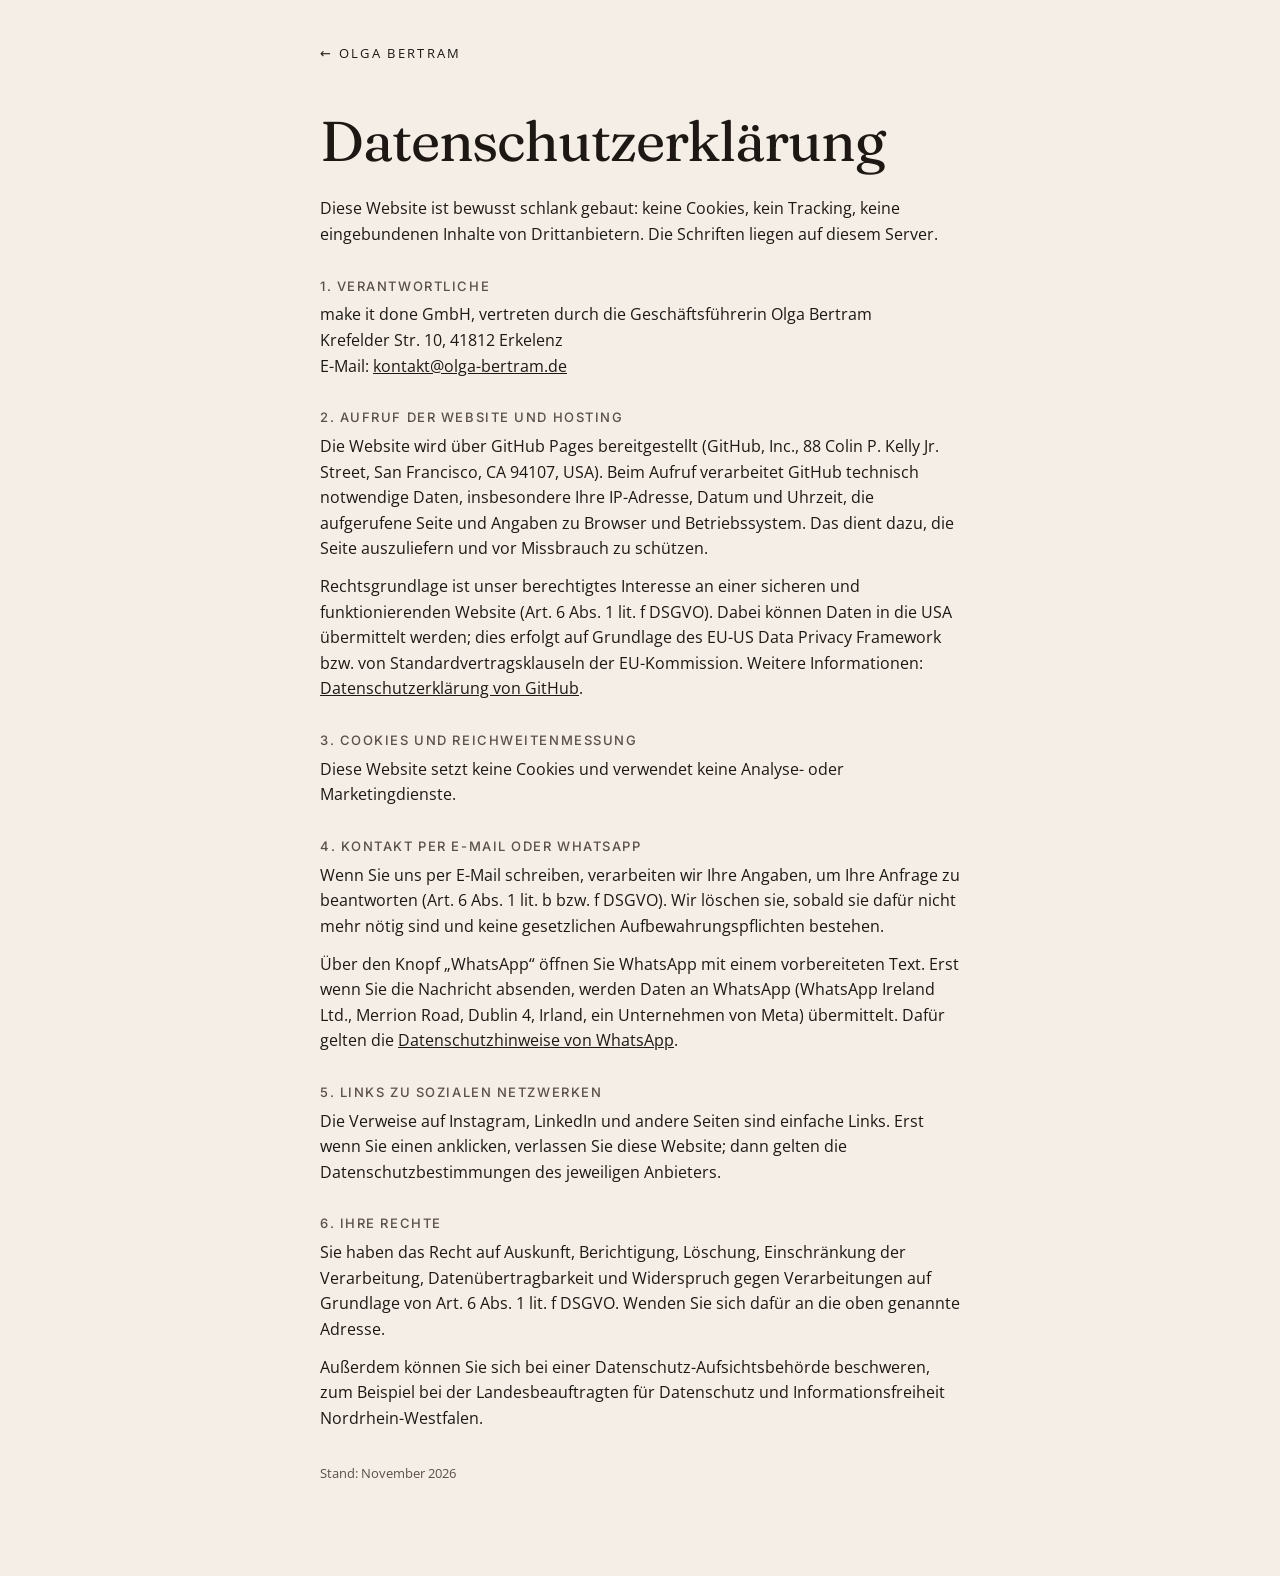
==== datenschutz.html @ 397e8a5e "Website olga-bertram.de: Startseite, Impressum, Datenschutz Co-Authored-By: Claude Opus 5.5 <noreply" ====
<!doctype html>
<html lang="de">
<head>
<meta charset="utf-8">
<meta name="viewport" content="width=device-width,initial-scale=1">
<title>Datenschutz – Olga Bertram</title>
<meta name="robots" content="noindex">
<link rel="stylesheet" href="style.css">
</head>
<body>
<main class="legal">
  <a class="back" href="/">← Olga Bertram</a>
  <h1>Datenschutzerklärung</h1>
  <p>Diese Website ist bewusst schlank gebaut: keine Cookies, kein Tracking, keine eingebundenen Inhalte von Drittanbietern. Die Schriften liegen auf diesem Server.</p>

  <h3>1. Verantwortliche</h3>
  <p>make it done GmbH, vertreten durch die Geschäftsführerin Olga Bertram<br>Krefelder Str. 10, 41812 Erkelenz<br>E-Mail: <a href="mailto:kontakt@olga-bertram.de">kontakt@olga-bertram.de</a></p>

  <h3>2. Aufruf der Website und Hosting</h3>
  <p>Die Website wird über GitHub Pages bereitgestellt (GitHub, Inc., 88 Colin P. Kelly Jr. Street, San Francisco, CA 94107, USA). Beim Aufruf verarbeitet GitHub technisch notwendige Daten, insbesondere Ihre IP-Adresse, Datum und Uhrzeit, die aufgerufene Seite und Angaben zu Browser und Betriebssystem. Das dient dazu, die Seite auszuliefern und vor Missbrauch zu schützen.</p>
  <p>Rechtsgrundlage ist unser berechtigtes Interesse an einer sicheren und funktionierenden Website (Art. 6 Abs. 1 lit. f DSGVO). Dabei können Daten in die USA übermittelt werden; dies erfolgt auf Grundlage des EU-US Data Privacy Framework bzw. von Standardvertragsklauseln der EU-Kommission. Weitere Informationen: <a href="https://docs.github.com/de/site-policy/privacy-policies/github-general-privacy-statement" target="_blank" rel="noopener">Datenschutzerklärung von GitHub</a>.</p>

  <h3>3. Cookies und Reichweitenmessung</h3>
  <p>Diese Website setzt keine Cookies und verwendet keine Analyse- oder Marketingdienste.</p>

  <h3>4. Kontakt per E-Mail oder WhatsApp</h3>
  <p>Wenn Sie uns per E-Mail schreiben, verarbeiten wir Ihre Angaben, um Ihre Anfrage zu beantworten (Art. 6 Abs. 1 lit. b bzw. f DSGVO). Wir löschen sie, sobald sie dafür nicht mehr nötig sind und keine gesetzlichen Aufbewahrungspflichten bestehen.</p>
  <p>Über den Knopf „WhatsApp“ öffnen Sie WhatsApp mit einem vorbereiteten Text. Erst wenn Sie die Nachricht absenden, werden Daten an WhatsApp (WhatsApp Ireland Ltd., Merrion Road, Dublin 4, Irland, ein Unternehmen von Meta) übermittelt. Dafür gelten die <a href="https://www.whatsapp.com/legal/privacy-policy-eea" target="_blank" rel="noopener">Datenschutzhinweise von WhatsApp</a>.</p>

  <h3>5. Links zu sozialen Netzwerken</h3>
  <p>Die Verweise auf Instagram, LinkedIn und andere Seiten sind einfache Links. Erst wenn Sie einen anklicken, verlassen Sie diese Website; dann gelten die Datenschutzbestimmungen des jeweiligen Anbieters.</p>

  <h3>6. Ihre Rechte</h3>
  <p>Sie haben das Recht auf Auskunft, Berichtigung, Löschung, Einschränkung der Verarbeitung, Datenübertragbarkeit und Widerspruch gegen Verarbeitungen auf Grundlage von Art. 6 Abs. 1 lit. f DSGVO. Wenden Sie sich dafür an die oben genannte Adresse.</p>
  <p>Außerdem können Sie sich bei einer Datenschutz-Aufsichtsbehörde beschweren, zum Beispiel bei der Landesbeauftragten für Datenschutz und Informationsfreiheit Nordrhein-Westfalen.</p>

  <p class="stand">Stand: November 2026</p>
</main>
</body>
</html>
---- style.css ----
@font-face{font-family:"Fraunces";src:url(fonts/fraunces-latin-400-normal.woff2) format("woff2");font-weight:400;font-style:normal;font-display:swap}
@font-face{font-family:"Fraunces";src:url(fonts/fraunces-latin-400-italic.woff2) format("woff2");font-weight:400;font-style:italic;font-display:swap}
@font-face{font-family:"Open Sans";src:url(fonts/open-sans-latin-300-normal.woff2) format("woff2");font-weight:300;font-display:swap}
@font-face{font-family:"Open Sans";src:url(fonts/open-sans-latin-400-normal.woff2) format("woff2");font-weight:400;font-display:swap}
@font-face{font-family:"Open Sans";src:url(fonts/open-sans-latin-600-normal.woff2) format("woff2");font-weight:600;font-display:swap}
@font-face{font-family:"Nothing You Could Do";src:url(fonts/nothing-you-could-do-latin-400-normal.woff2) format("woff2");font-weight:400;font-display:swap}
@font-face{font-family:"Inter";src:url(fonts/inter-latin-400-normal.woff2) format("woff2");font-weight:400;font-display:swap}
@font-face{font-family:"Inter";src:url(fonts/inter-latin-500-normal.woff2) format("woff2");font-weight:500;font-display:swap}
:root{--ink:#1d1814;--soft:#5b5048;--cream:#f4eee7;--accent:#8a6a4a}
*{box-sizing:border-box;margin:0}
html,body{height:100%}
body{font-family:"Open Sans",system-ui,sans-serif;color:var(--ink);background:var(--cream);-webkit-font-smoothing:antialiased}
a{color:inherit}

/* Startseite: Foto als Vollbild, Text links auf der hellen Wand */
.stage{position:relative;min-height:100svh;overflow:hidden;display:flex;flex-direction:column}
.stage picture{position:absolute;inset:0;z-index:0}
.stage img{width:100%;height:100%;object-fit:cover;object-position:100% 20%}
.stage::after{content:"";position:absolute;inset:0;z-index:1;
  background:linear-gradient(90deg,rgba(244,238,231,.55) 0%,rgba(244,238,231,.25) 40%,rgba(244,238,231,0) 60%)}
.copy,.foot{position:relative;z-index:2;padding-inline:clamp(20px,6vw,88px)}
.top{padding-top:32px;display:flex;justify-content:space-between;align-items:center;font-size:13px;letter-spacing:.18em;text-transform:uppercase;font-weight:500}
.top a{text-decoration:none}
.copy{margin:auto 0;max-width:min(980px,62vw);padding-block:56px 32px}
h1{font-family:"Fraunces",Georgia,serif;font-weight:400;font-size:clamp(44px,6.4vw,88px);line-height:.98;letter-spacing:-.02em}
h1 em{font-style:italic;color:var(--accent)}
.lead{margin-top:28px;font-size:clamp(17px,1.4vw,19px);line-height:1.55;color:var(--soft);max-width:30em}
.facts{margin-top:28px;list-style:none;padding:0;font-size:15px;line-height:1.5;color:var(--soft);border-left:1px solid rgba(29,24,20,.25);padding-left:16px}
.facts li+li{margin-top:4px}
.cta{margin-top:36px;display:flex;flex-wrap:wrap;gap:12px}
.cta a{font-size:15px;font-weight:500;text-decoration:none;padding:13px 22px;border-radius:999px;border:1px solid var(--ink)}
.cta a.main{background:var(--ink);color:var(--cream)}
.cta a:hover{background:var(--accent);border-color:var(--accent);color:#fff}
.foot{padding-bottom:28px;padding-top:18px;font-size:12.5px;color:var(--soft);display:flex;gap:18px;flex-wrap:wrap}
.foot a{text-decoration:none}
.foot a:hover{color:var(--accent)}

@media (max-width:820px){
  .stage picture{height:68svh;bottom:auto}
  .stage img{object-position:50% 0}
  .stage::after{background:linear-gradient(180deg,rgba(244,238,231,0) 0%,rgba(244,238,231,0) 38svh,rgba(244,238,231,1) 66svh)}
  .copy{margin:52svh 0 0;padding-block:0 40px}
  .top{color:var(--ink)}
}

/* Rechtstexte */
.legal{max-width:680px;margin:0 auto;padding:40px 20px 80px;line-height:1.6}
.legal .back{font-size:13px;letter-spacing:.18em;text-transform:uppercase;text-decoration:none;font-weight:500}
.legal h1{font-size:clamp(40px,6vw,56px);margin:48px 0 28px}
.legal h3{font-family:"Inter",sans-serif;font-size:13px;letter-spacing:.12em;text-transform:uppercase;color:var(--soft);margin:28px 0 6px;font-weight:500}



/* Kopf: Name im MONEYPENNY-Stil (Open Sans Light, Versalien, weit gesperrt) */
.copy h1{font-family:"Open Sans",sans-serif;font-weight:300;text-transform:uppercase;letter-spacing:.32em;font-size:clamp(30px,3.6vw,54px);line-height:1.1;margin-right:-.32em}
.brand{margin-top:14px;font-weight:600;font-size:12px;letter-spacing:.42em;text-transform:uppercase;color:var(--soft)}
.claim{margin-top:10px;font-family:"Fraunces",Georgia,serif;font-style:italic;font-size:clamp(20px,1.8vw,26px);color:var(--accent)}


/* Laufende Banner mit Etikett, halbtransparent */
.bands{margin-top:34px;display:flex;flex-direction:column;gap:8px;margin-left:calc(-1*clamp(20px,6vw,88px));width:calc(100% + clamp(20px,6vw,88px))}
.band{position:relative;display:flex;align-items:center;height:42px;background:rgba(255,255,255,.30);backdrop-filter:blur(6px);-webkit-backdrop-filter:blur(6px);
  border-top:1px solid rgba(29,24,20,.08);border-bottom:1px solid rgba(29,24,20,.08);
  -webkit-mask-image:linear-gradient(90deg,#000 85%,transparent);mask-image:linear-gradient(90deg,#000 85%,transparent)}
.lbl{position:relative;z-index:2;flex:none;width:calc(clamp(20px,6vw,88px) + 96px);padding-left:clamp(20px,6vw,88px);height:100%;display:flex;align-items:center;
  font-size:10px;font-weight:600;letter-spacing:.28em;text-transform:uppercase;color:var(--accent);background:linear-gradient(90deg,var(--cream) 80%,rgba(244,238,231,0))}
.track{display:flex;overflow:hidden;flex:1;min-width:0}
.run{display:flex;align-items:center;flex-shrink:0;animation:lauf var(--t,60s) linear infinite}
.b2 .run{--t:72s;animation-direction:reverse}.b3 .run{--t:80s}.b4 .run{--t:58s;animation-direction:reverse}
.run span{display:inline-flex;align-items:center;gap:7px;white-space:nowrap;font-size:14px;color:rgba(29,24,20,.85)}
.run i{font-style:normal;color:var(--accent);margin:0 16px;letter-spacing:-.06em}
.run a{color:inherit;text-underline-offset:3px;text-decoration-color:rgba(29,24,20,.35)}
.paw{width:15px;height:15px;fill:currentColor;opacity:.75}
@keyframes lauf{to{transform:translateX(-100%)}}
.bands:hover .run{animation-play-state:paused}
@media (prefers-reduced-motion:reduce){.run{animation:none}.run[aria-hidden]{display:none}.band{height:auto;padding:8px 0}.run{flex-wrap:wrap;flex-shrink:1;row-gap:4px}}
.brand .ig{display:inline-flex;align-items:center;gap:8px;color:inherit;text-decoration:none}
.brand .ig svg{width:15px;height:15px;color:var(--ink)}
.brand .ig:hover{color:var(--ink)}

/* Handschriftliche Bio */
.bio{margin-top:30px;max-width:34em;font-family:"Nothing You Could Do",cursive;font-weight:400;font-size:clamp(20px,1.6vw,25px);line-height:1.45;color:var(--ink);transform:rotate(-1.2deg);transform-origin:left}
.bio .sig{display:block;margin-top:6px;font-size:1.25em;color:var(--accent)}

.links{margin-top:32px;display:flex;align-items:center;gap:12px}
.links a{display:inline-flex;align-items:center;justify-content:center;height:44px;min-width:44px;border-radius:999px;border:1px solid rgba(29,24,20,.35);text-decoration:none;color:var(--ink)}
.links svg{width:19px;height:19px}
.links a.mid{padding:0 18px;font-weight:600;font-size:13.5px;letter-spacing:.02em}
.links a:hover{background:var(--ink);color:var(--cream);border-color:var(--ink)}
.claim{color:var(--accent)}
@media (max-width:820px){.copy{max-width:none}.bands{margin-right:calc(-1*clamp(20px,6vw,88px))}}
.links a.main{background:var(--ink);color:var(--cream);border-color:var(--ink)}
.links a.main:hover{background:var(--accent);border-color:var(--accent)}
.links{flex-wrap:wrap}.links a{white-space:nowrap}
.legal p{margin:0 0 12px}.legal .stand{margin-top:32px;font-size:13px;color:var(--soft)}
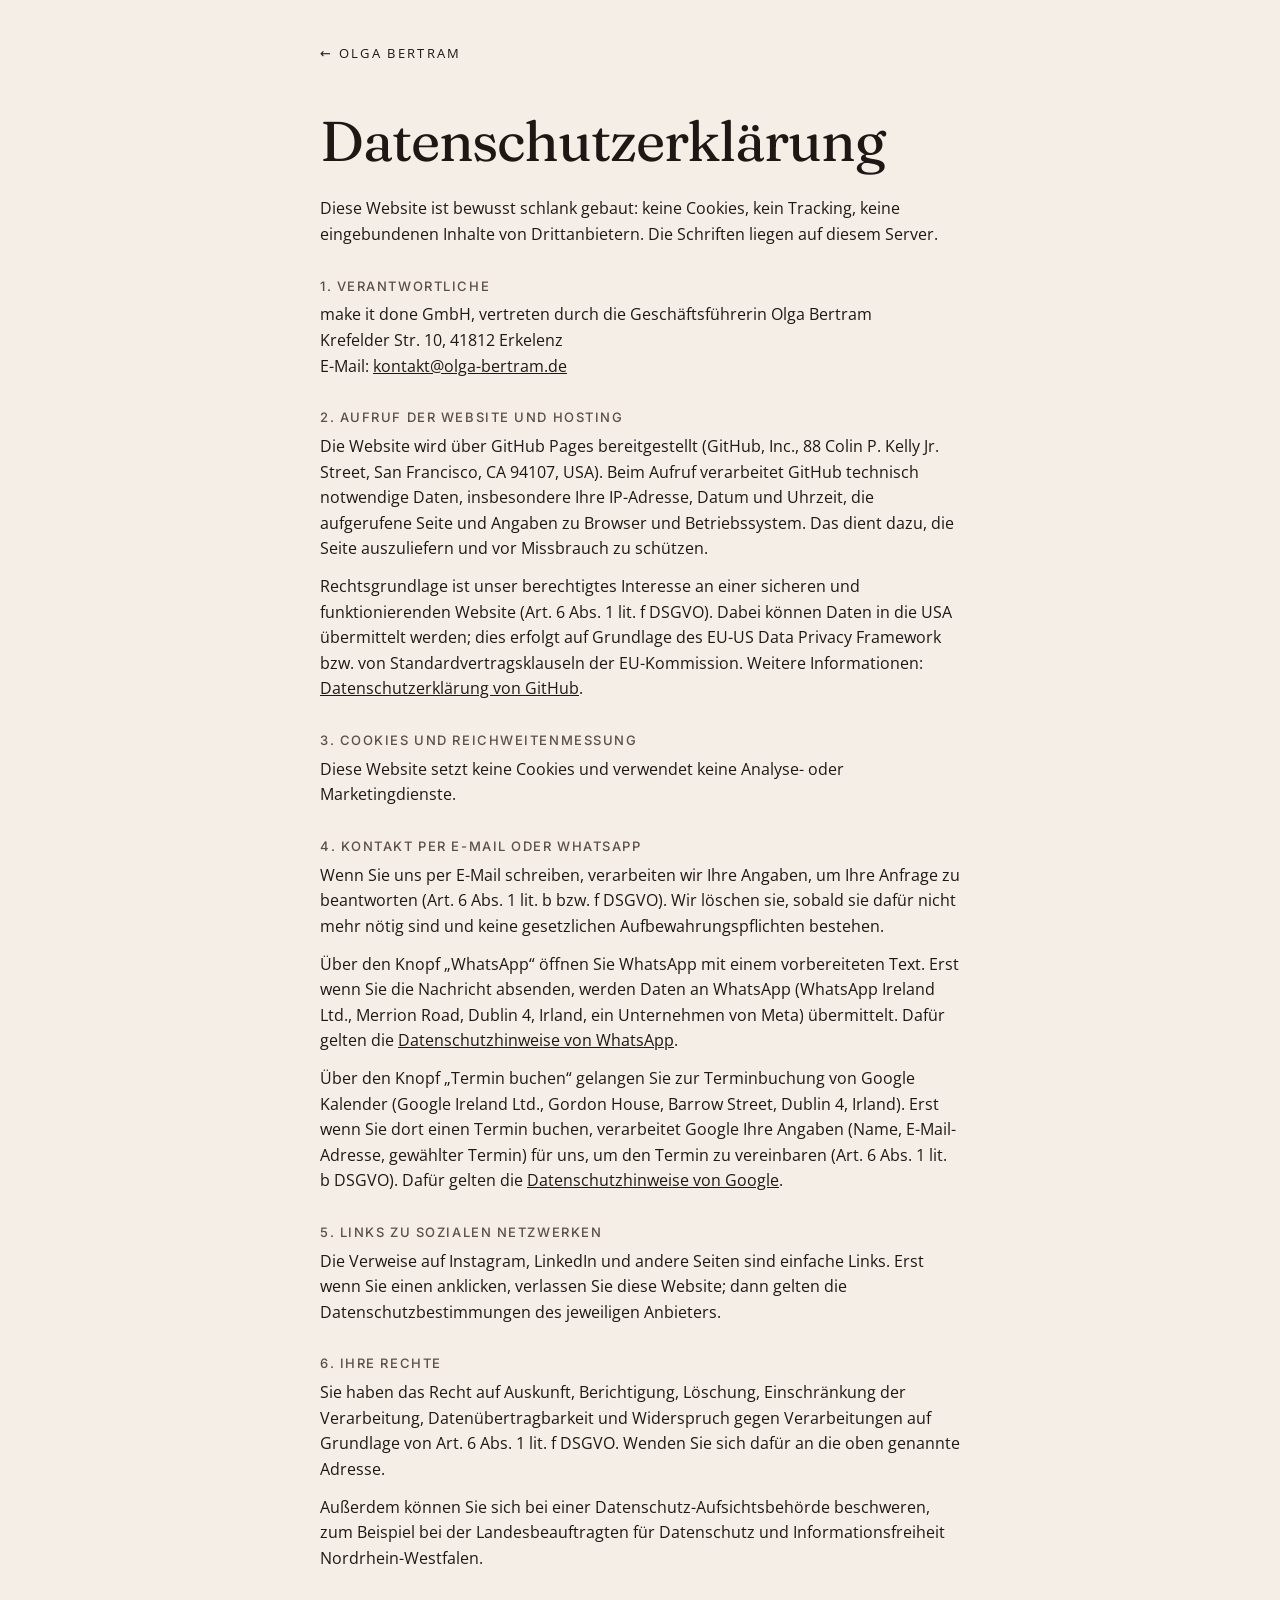
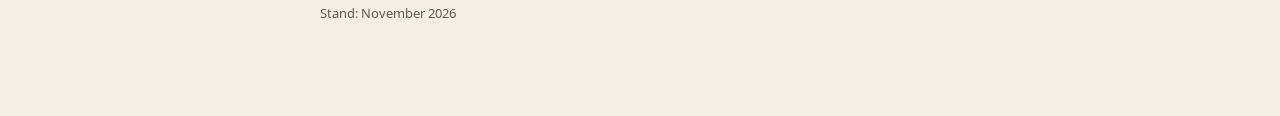
==== commit bb658016: "Knopf „Termin buchen“ und Datenschutzhinweis zur Google-Terminbuchung Co-Authored-By: Claude Opus 5." ====
--- a/datenschutz.html
+++ b/datenschutz.html
@@ -27,6 +27,8 @@
   <p>Wenn Sie uns per E-Mail schreiben, verarbeiten wir Ihre Angaben, um Ihre Anfrage zu beantworten (Art. 6 Abs. 1 lit. b bzw. f DSGVO). Wir löschen sie, sobald sie dafür nicht mehr nötig sind und keine gesetzlichen Aufbewahrungspflichten bestehen.</p>
   <p>Über den Knopf „WhatsApp“ öffnen Sie WhatsApp mit einem vorbereiteten Text. Erst wenn Sie die Nachricht absenden, werden Daten an WhatsApp (WhatsApp Ireland Ltd., Merrion Road, Dublin 4, Irland, ein Unternehmen von Meta) übermittelt. Dafür gelten die <a href="https://www.whatsapp.com/legal/privacy-policy-eea" target="_blank" rel="noopener">Datenschutzhinweise von WhatsApp</a>.</p>
 
+  <p>Über den Knopf „Termin buchen“ gelangen Sie zur Terminbuchung von Google Kalender (Google Ireland Ltd., Gordon House, Barrow Street, Dublin 4, Irland). Erst wenn Sie dort einen Termin buchen, verarbeitet Google Ihre Angaben (Name, E-Mail-Adresse, gewählter Termin) für uns, um den Termin zu vereinbaren (Art. 6 Abs. 1 lit. b DSGVO). Dafür gelten die <a href="https://policies.google.com/privacy?hl=de" target="_blank" rel="noopener">Datenschutzhinweise von Google</a>.</p>
+
   <h3>5. Links zu sozialen Netzwerken</h3>
   <p>Die Verweise auf Instagram, LinkedIn und andere Seiten sind einfache Links. Erst wenn Sie einen anklicken, verlassen Sie diese Website; dann gelten die Datenschutzbestimmungen des jeweiligen Anbieters.</p>
 
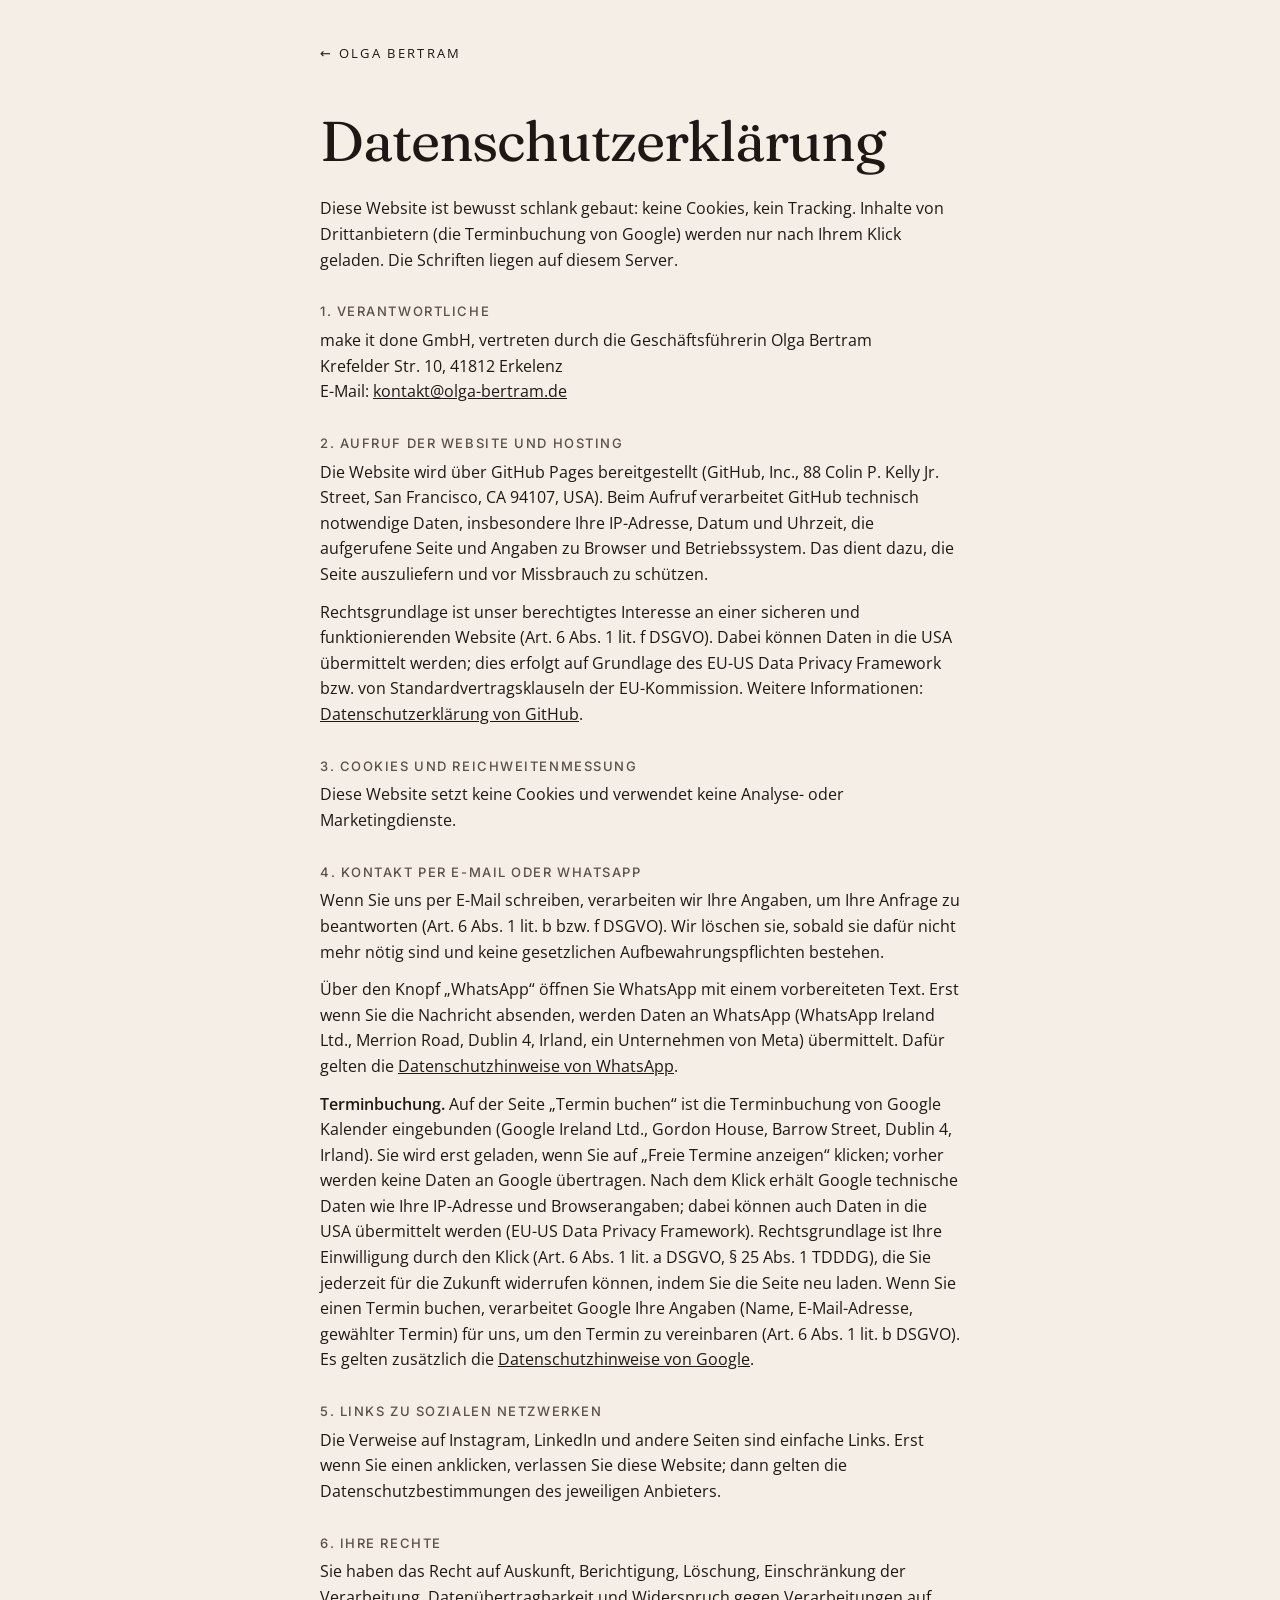
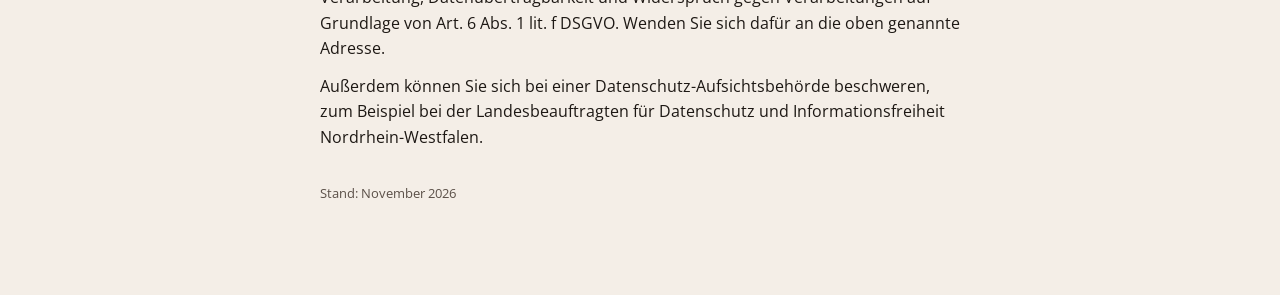
==== commit a41a70a9: "Unterseite Termin buchen mit Google-Buchung nach Klick, Hinweis auf make it done, Datenschutz ergänz" ====
--- a/datenschutz.html
+++ b/datenschutz.html
@@ -5,13 +5,17 @@
 <meta name="viewport" content="width=device-width,initial-scale=1">
 <title>Datenschutz – Olga Bertram</title>
 <meta name="robots" content="noindex">
+<link rel="icon" href="/favicon.ico" sizes="any">
+<link rel="icon" href="/favicon.svg" type="image/svg+xml">
+<link rel="apple-touch-icon" href="/apple-touch-icon.png">
+<meta name="theme-color" content="#1d1814">
 <link rel="stylesheet" href="style.css">
 </head>
 <body>
 <main class="legal">
   <a class="back" href="/">← Olga Bertram</a>
   <h1>Datenschutzerklärung</h1>
-  <p>Diese Website ist bewusst schlank gebaut: keine Cookies, kein Tracking, keine eingebundenen Inhalte von Drittanbietern. Die Schriften liegen auf diesem Server.</p>
+  <p>Diese Website ist bewusst schlank gebaut: keine Cookies, kein Tracking. Inhalte von Drittanbietern (die Terminbuchung von Google) werden nur nach Ihrem Klick geladen. Die Schriften liegen auf diesem Server.</p>
 
   <h3>1. Verantwortliche</h3>
   <p>make it done GmbH, vertreten durch die Geschäftsführerin Olga Bertram<br>Krefelder Str. 10, 41812 Erkelenz<br>E-Mail: <a href="mailto:kontakt@olga-bertram.de">kontakt@olga-bertram.de</a></p>
@@ -27,7 +31,7 @@
   <p>Wenn Sie uns per E-Mail schreiben, verarbeiten wir Ihre Angaben, um Ihre Anfrage zu beantworten (Art. 6 Abs. 1 lit. b bzw. f DSGVO). Wir löschen sie, sobald sie dafür nicht mehr nötig sind und keine gesetzlichen Aufbewahrungspflichten bestehen.</p>
   <p>Über den Knopf „WhatsApp“ öffnen Sie WhatsApp mit einem vorbereiteten Text. Erst wenn Sie die Nachricht absenden, werden Daten an WhatsApp (WhatsApp Ireland Ltd., Merrion Road, Dublin 4, Irland, ein Unternehmen von Meta) übermittelt. Dafür gelten die <a href="https://www.whatsapp.com/legal/privacy-policy-eea" target="_blank" rel="noopener">Datenschutzhinweise von WhatsApp</a>.</p>
 
-  <p>Über den Knopf „Termin buchen“ gelangen Sie zur Terminbuchung von Google Kalender (Google Ireland Ltd., Gordon House, Barrow Street, Dublin 4, Irland). Erst wenn Sie dort einen Termin buchen, verarbeitet Google Ihre Angaben (Name, E-Mail-Adresse, gewählter Termin) für uns, um den Termin zu vereinbaren (Art. 6 Abs. 1 lit. b DSGVO). Dafür gelten die <a href="https://policies.google.com/privacy?hl=de" target="_blank" rel="noopener">Datenschutzhinweise von Google</a>.</p>
+  <p><strong>Terminbuchung.</strong> Auf der Seite „Termin buchen“ ist die Terminbuchung von Google Kalender eingebunden (Google Ireland Ltd., Gordon House, Barrow Street, Dublin 4, Irland). Sie wird erst geladen, wenn Sie auf „Freie Termine anzeigen“ klicken; vorher werden keine Daten an Google übertragen. Nach dem Klick erhält Google technische Daten wie Ihre IP-Adresse und Browserangaben; dabei können auch Daten in die USA übermittelt werden (EU-US Data Privacy Framework). Rechtsgrundlage ist Ihre Einwilligung durch den Klick (Art. 6 Abs. 1 lit. a DSGVO, § 25 Abs. 1 TDDDG), die Sie jederzeit für die Zukunft widerrufen können, indem Sie die Seite neu laden. Wenn Sie einen Termin buchen, verarbeitet Google Ihre Angaben (Name, E-Mail-Adresse, gewählter Termin) für uns, um den Termin zu vereinbaren (Art. 6 Abs. 1 lit. b DSGVO). Es gelten zusätzlich die <a href="https://policies.google.com/privacy?hl=de" target="_blank" rel="noopener">Datenschutzhinweise von Google</a>.</p>
 
   <h3>5. Links zu sozialen Netzwerken</h3>
   <p>Die Verweise auf Instagram, LinkedIn und andere Seiten sind einfache Links. Erst wenn Sie einen anklicken, verlassen Sie diese Website; dann gelten die Datenschutzbestimmungen des jeweiligen Anbieters.</p>
--- a/style.css
+++ b/style.css
@@ -72,7 +72,7 @@
 .run a{color:inherit;text-underline-offset:3px;text-decoration-color:rgba(29,24,20,.35)}
 .paw{width:15px;height:15px;fill:currentColor;opacity:.75}
 @keyframes lauf{to{transform:translateX(-100%)}}
-.bands:hover .run{animation-play-state:paused}
+.band{cursor:pointer}@media (hover:hover){.band:hover .run{animation-play-state:paused}}.band.stop .run{animation-play-state:paused}.band.go:not(.stop) .run{animation-play-state:running}.band:focus-visible{outline:2px solid var(--accent);outline-offset:-2px}
 @media (prefers-reduced-motion:reduce){.run{animation:none}.run[aria-hidden]{display:none}.band{height:auto;padding:8px 0}.run{flex-wrap:wrap;flex-shrink:1;row-gap:4px}}
 .brand .ig{display:inline-flex;align-items:center;gap:8px;color:inherit;text-decoration:none}
 .brand .ig svg{width:15px;height:15px;color:var(--ink)}
@@ -93,3 +93,25 @@
 .links a.main:hover{background:var(--accent);border-color:var(--accent)}
 .links{flex-wrap:wrap}.links a{white-space:nowrap}
 .legal p{margin:0 0 12px}.legal .stand{margin-top:32px;font-size:13px;color:var(--soft)}
+.termin{max-width:1180px;margin:0 auto;padding:40px clamp(16px,4vw,32px) 40px;display:grid;grid-template-columns:minmax(0,360px) minmax(0,1fr);grid-template-areas:"side main" "mid main";grid-template-rows:auto 1fr;row-gap:0;gap:clamp(28px,5vw,56px);align-items:start}
+.termin .back{font-family:"Inter",sans-serif;font-size:13px;letter-spacing:.18em;text-transform:uppercase;text-decoration:none;font-weight:500;color:var(--ink)}
+.t-foto{width:96px;height:96px;border-radius:50%;object-fit:cover;object-position:center 18%;margin:36px 0 22px;display:block}
+.termin h1{font-family:"Fraunces",serif;font-weight:400;font-size:clamp(38px,5vw,48px);line-height:1.05;margin:0 0 18px}
+.termin h1 em{color:var(--accent)}
+.t-lead{font-weight:300;font-size:16px;line-height:1.6;color:var(--soft);margin:0 0 22px}
+.t-facts{list-style:none;margin:0 0 22px;padding:0 0 0 16px;border-left:1px solid rgba(29,24,20,.25);font-size:14px;line-height:1.9;color:var(--soft)}
+.t-sig{font-family:"Nothing You Could Do",cursive;font-size:30px;color:var(--accent)}
+.t-side{grid-area:side}.t-main{grid-area:main}.t-mid{grid-area:mid;align-self:start;margin-top:40px;padding-top:26px;border-top:1px solid rgba(29,24,20,.15)}
+.t-mid h2{font-family:"Inter",sans-serif;font-size:13px;letter-spacing:.12em;text-transform:uppercase;color:var(--ink);font-weight:500;margin:0 0 10px}
+.t-mid p{font-size:14px;line-height:1.6;color:var(--soft);margin:0 0 16px}
+.t-btn,.t-load button{display:inline-block;font:500 15px "Open Sans",sans-serif;text-decoration:none;padding:12px 22px;border-radius:999px;border:1px solid var(--ink);background:var(--ink);color:var(--cream);cursor:pointer}
+.t-btn:hover,.t-load button:hover{background:var(--accent);border-color:var(--accent)}
+.t-link{display:block;margin-top:12px;font-size:13px;color:var(--soft)}
+.t-link:hover{color:var(--accent)}
+.t-card{background:#fff;border-radius:22px;box-shadow:0 18px 50px rgba(29,24,20,.10);padding:14px;overflow:hidden}
+.t-card iframe{width:100%;height:760px;border:0;border-radius:14px;display:block}
+.t-load{padding:clamp(28px,5vw,56px);text-align:center;max-width:460px;margin:0 auto}
+.t-load .t-load-h{font-family:"Fraunces",serif;font-size:28px;margin:0 0 12px;color:var(--ink)}
+.t-load p{font-size:14px;line-height:1.6;color:var(--soft);margin:0 0 22px}
+.t-foot{max-width:1180px;margin:0 auto;padding:0 clamp(16px,4vw,32px) 40px}
+@media (max-width:860px){.termin{grid-template-columns:1fr;grid-template-areas:"side" "main" "mid";row-gap:32px}.t-mid{margin-top:0}.t-card iframe{height:900px}}
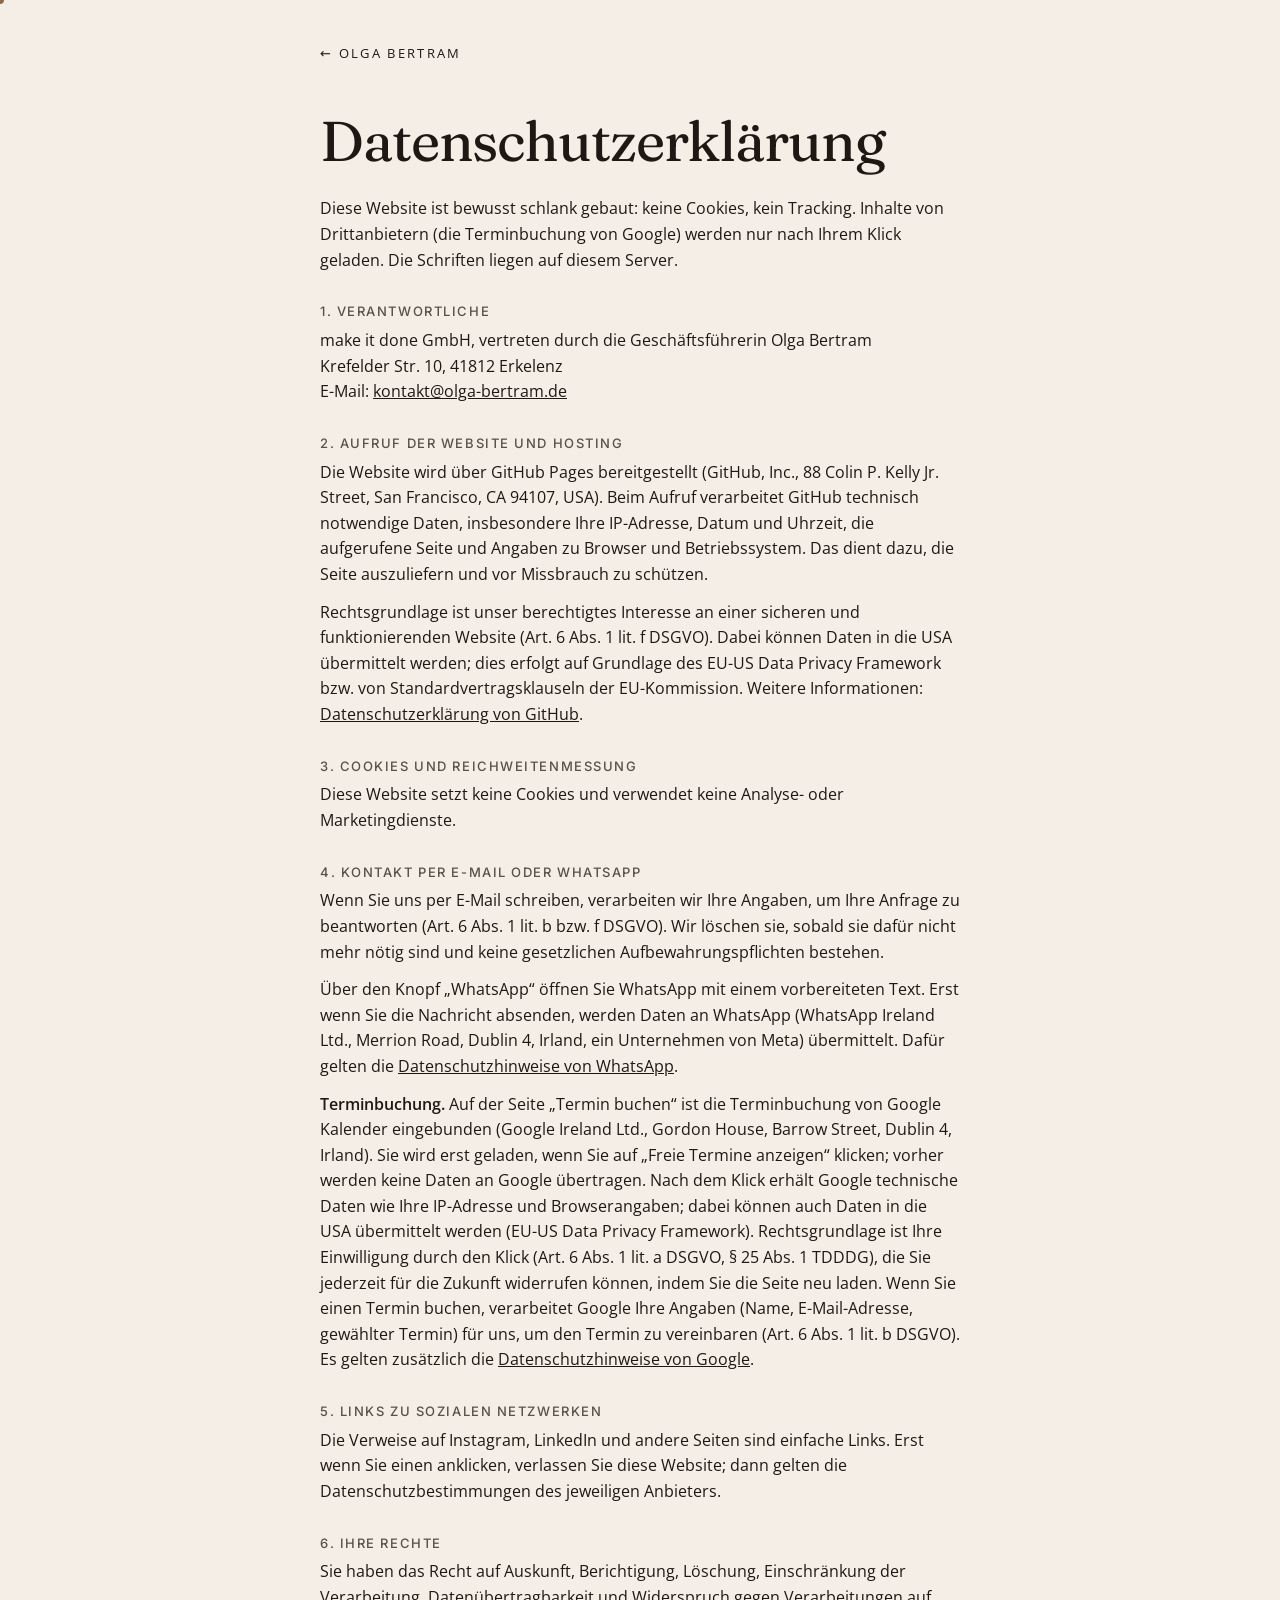
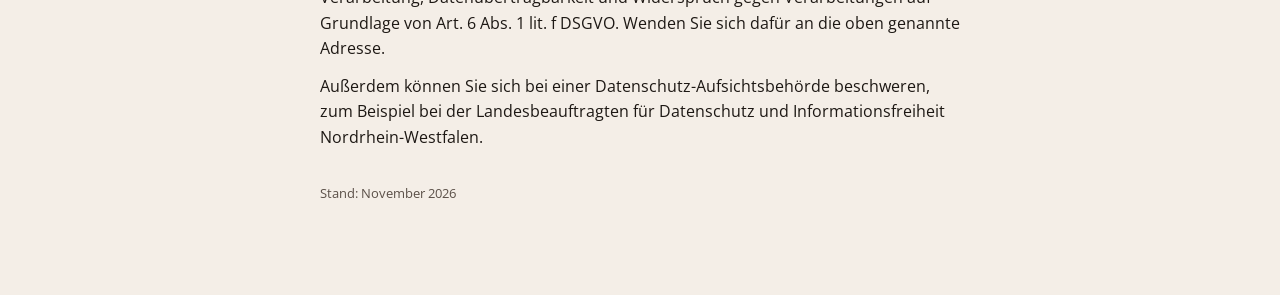
==== commit aba487c6: "Eigener Mauszeiger: Bronze-Punkt mit Ring, Funkelstern über Links Co-Authored-By: Claude Opus 5.5 <n" ====
--- a/datenschutz.html
+++ b/datenschutz.html
@@ -42,5 +42,6 @@
 
   <p class="stand">Stand: November 2026</p>
 </main>
+<script src="cursor.js" defer></script>
 </body>
 </html>
--- a/style.css
+++ b/style.css
@@ -72,7 +72,7 @@
 .run a{color:inherit;text-underline-offset:3px;text-decoration-color:rgba(29,24,20,.35)}
 .paw{width:15px;height:15px;fill:currentColor;opacity:.75}
 @keyframes lauf{to{transform:translateX(-100%)}}
-.band{cursor:pointer}@media (hover:hover){.band:hover .run{animation-play-state:paused}}.band.stop .run{animation-play-state:paused}.band.go:not(.stop) .run{animation-play-state:running}.band:focus-visible{outline:2px solid var(--accent);outline-offset:-2px}
+.band{cursor:pointer}.band:focus-visible{outline:2px solid var(--accent);outline-offset:-2px}
 @media (prefers-reduced-motion:reduce){.run{animation:none}.run[aria-hidden]{display:none}.band{height:auto;padding:8px 0}.run{flex-wrap:wrap;flex-shrink:1;row-gap:4px}}
 .brand .ig{display:inline-flex;align-items:center;gap:8px;color:inherit;text-decoration:none}
 .brand .ig svg{width:15px;height:15px;color:var(--ink)}
@@ -93,7 +93,7 @@
 .links a.main:hover{background:var(--accent);border-color:var(--accent)}
 .links{flex-wrap:wrap}.links a{white-space:nowrap}
 .legal p{margin:0 0 12px}.legal .stand{margin-top:32px;font-size:13px;color:var(--soft)}
-.termin{max-width:1180px;margin:0 auto;padding:40px clamp(16px,4vw,32px) 40px;display:grid;grid-template-columns:minmax(0,360px) minmax(0,1fr);grid-template-areas:"side main" "mid main";grid-template-rows:auto 1fr;row-gap:0;gap:clamp(28px,5vw,56px);align-items:start}
+.termin{max-width:1180px;margin:0 auto;padding:40px clamp(16px,4vw,32px) 40px;display:grid;grid-template-columns:minmax(0,360px) minmax(0,1fr);grid-template-areas:"side main" "mid main";grid-template-rows:auto auto;align-content:start;row-gap:0;gap:clamp(28px,5vw,56px);align-items:start}
 .termin .back{font-family:"Inter",sans-serif;font-size:13px;letter-spacing:.18em;text-transform:uppercase;text-decoration:none;font-weight:500;color:var(--ink)}
 .t-foto{width:96px;height:96px;border-radius:50%;object-fit:cover;object-position:center 18%;margin:36px 0 22px;display:block}
 .termin h1{font-family:"Fraunces",serif;font-weight:400;font-size:clamp(38px,5vw,48px);line-height:1.05;margin:0 0 18px}
@@ -115,3 +115,54 @@
 .t-load p{font-size:14px;line-height:1.6;color:var(--soft);margin:0 0 22px}
 .t-foot{max-width:1180px;margin:0 auto;padding:0 clamp(16px,4vw,32px) 40px}
 @media (max-width:860px){.termin{grid-template-columns:1fr;grid-template-areas:"side" "main" "mid";row-gap:32px}.t-mid{margin-top:0}.t-card iframe{height:900px}}
+.t-links{margin-top:18px}
+.t-mid .t-btn{background:transparent;color:var(--ink)}.t-mid .t-btn:hover{background:var(--ink);color:var(--cream);border-color:var(--ink)}.t-mid{margin-top:32px}
+.band{transition:height .25s ease,background-color .25s ease}
+.run span{transition:font-size .25s ease}
+.lbl{transition:font-size .25s ease}
+@media (hover:hover){.band:hover{height:60px;background:rgba(255,255,255,.78)}.band:hover .run span{font-size:19px}.band:hover .lbl{font-size:11px}}
+.band.stop{height:60px;background:rgba(255,255,255,.78)}.band.stop .run span{font-size:19px}
+@media (prefers-reduced-motion:reduce){.band,.run span,.lbl{transition:none}}
+.paw{width:26px;height:26px;opacity:1;color:var(--accent);margin-left:2px}.band:hover .paw,.band.stop .paw{width:32px;height:32px}
+.termin{grid-template-areas:"side main";grid-template-rows:auto}
+.t-mid{grid-area:auto;align-self:auto;margin-top:16px;padding:22px 28px;border-top:0;background:#fff;border-radius:22px;box-shadow:0 12px 36px rgba(29,24,20,.08);display:flex;align-items:center;justify-content:space-between;gap:20px;flex-wrap:wrap}
+.t-mid p{margin:0}.t-mid .t-mid-h{font-family:"Inter",sans-serif;font-size:12px;letter-spacing:.14em;text-transform:uppercase;color:var(--accent);font-weight:500;margin:0 0 4px}
+.t-mid .t-btn{flex:none}
+@media (max-width:860px){.termin{grid-template-areas:"side" "main"}.t-mid{margin-top:16px}}
+.termin{align-items:center;min-height:calc(100vh - 90px)}
+.t-main{display:flex;flex-direction:column;gap:18px}
+.t-load{max-width:540px}
+.t-card,.t-mid{transition:transform .35s cubic-bezier(.2,.8,.2,1),box-shadow .35s ease}
+.t-card:hover,.t-mid:hover{transform:translateY(-6px) scale(1.015);box-shadow:0 28px 60px rgba(29,24,20,.16)}
+.t-mid{margin-top:0;flex-direction:column;text-align:center;justify-content:center;padding:28px}
+.t-tags{display:flex;gap:8px;justify-content:center;flex-wrap:wrap;margin:0 0 16px!important}
+.t-tags span{font:500 11px "Inter",sans-serif;letter-spacing:.14em;text-transform:uppercase;color:#fff;background:var(--accent);border-radius:999px;padding:6px 12px}
+.t-btn,.t-load button{transition:transform .25s cubic-bezier(.2,.8,.2,1),background .25s,color .25s,box-shadow .25s}
+.t-btn:hover,.t-load button:hover{transform:translateY(-2px) scale(1.05);box-shadow:0 10px 24px rgba(29,24,20,.18)}
+.t-btn::after,.t-load button::after{content:" →";display:inline-block;transition:transform .25s}
+.t-btn:hover::after,.t-load button:hover::after{transform:translateX(5px)}
+.t-links a{transition:transform .25s cubic-bezier(.2,.8,.2,1),background .25s,color .25s}
+.t-links a:hover{transform:translateY(-3px) scale(1.12)}
+@media (prefers-reduced-motion:reduce){.t-card,.t-mid,.t-btn,.t-load button,.t-links a{transition:none}.t-card:hover,.t-mid:hover{transform:none}}
+@media (max-width:860px){.termin{min-height:0}}
+/* Bewegung Startseite */
+.links a{transition:transform .25s cubic-bezier(.2,.8,.2,1),background .25s,color .25s,border-color .25s,box-shadow .25s}
+.links a:hover{transform:translateY(-3px) scale(1.08);box-shadow:0 10px 24px rgba(29,24,20,.16)}
+.links a.mid:hover{transform:translateY(-2px) scale(1.05)}
+@keyframes einblenden{from{opacity:0;transform:translateY(14px)}to{opacity:1;transform:none}}
+.copy>h1,.copy>.brand,.copy>.claim,.band,.copy>.bio,.copy>.links{animation:einblenden .8s cubic-bezier(.2,.8,.2,1) both}
+.copy>.brand{animation-delay:.08s}.copy>.claim{animation-delay:.16s}
+.b1{animation-delay:.26s}.b2{animation-delay:.34s}.b3{animation-delay:.42s}.b4{animation-delay:.5s}
+.copy>.bio{animation-delay:.62s}.copy>.links{animation-delay:.74s}
+@media (prefers-reduced-motion:reduce){.copy>h1,.copy>.brand,.copy>.claim,.band,.copy>.bio,.copy>.links{animation:none}.links a{transition:none}.links a:hover{transform:none}}
+/* Mauszeiger: Bronze-Punkt mit Ring, Stern über Links */
+.c-on,.c-on *{cursor:none!important}
+.c-dot,.c-ring{position:fixed;left:0;top:0;pointer-events:none;z-index:9999}
+.c-dot{width:8px;height:8px;margin:-4px 0 0 -4px;border-radius:50%;background:var(--accent);transition:opacity .2s,width .2s,height .2s,margin .2s}
+.c-ring{width:34px;height:34px;margin:-17px 0 0 -17px;border-radius:50%;border:1.5px solid var(--accent);display:flex;align-items:center;justify-content:center;transition:width .3s cubic-bezier(.2,.8,.2,1),height .3s cubic-bezier(.2,.8,.2,1),margin .3s cubic-bezier(.2,.8,.2,1),background .3s,opacity .2s}
+.c-ring svg{width:0;height:0;transition:width .3s cubic-bezier(.2,.8,.2,1),height .3s cubic-bezier(.2,.8,.2,1)}
+.c-hot .c-ring{width:54px;height:54px;margin:-27px 0 0 -27px;background:rgba(244,238,231,.5);backdrop-filter:blur(1px)}
+.c-hot .c-ring svg{width:28px;height:28px}
+.c-hot .c-dot{opacity:0}
+.c-down .c-ring{width:28px;height:28px;margin:-14px 0 0 -14px}
+.c-out .c-dot,.c-out .c-ring{opacity:0}
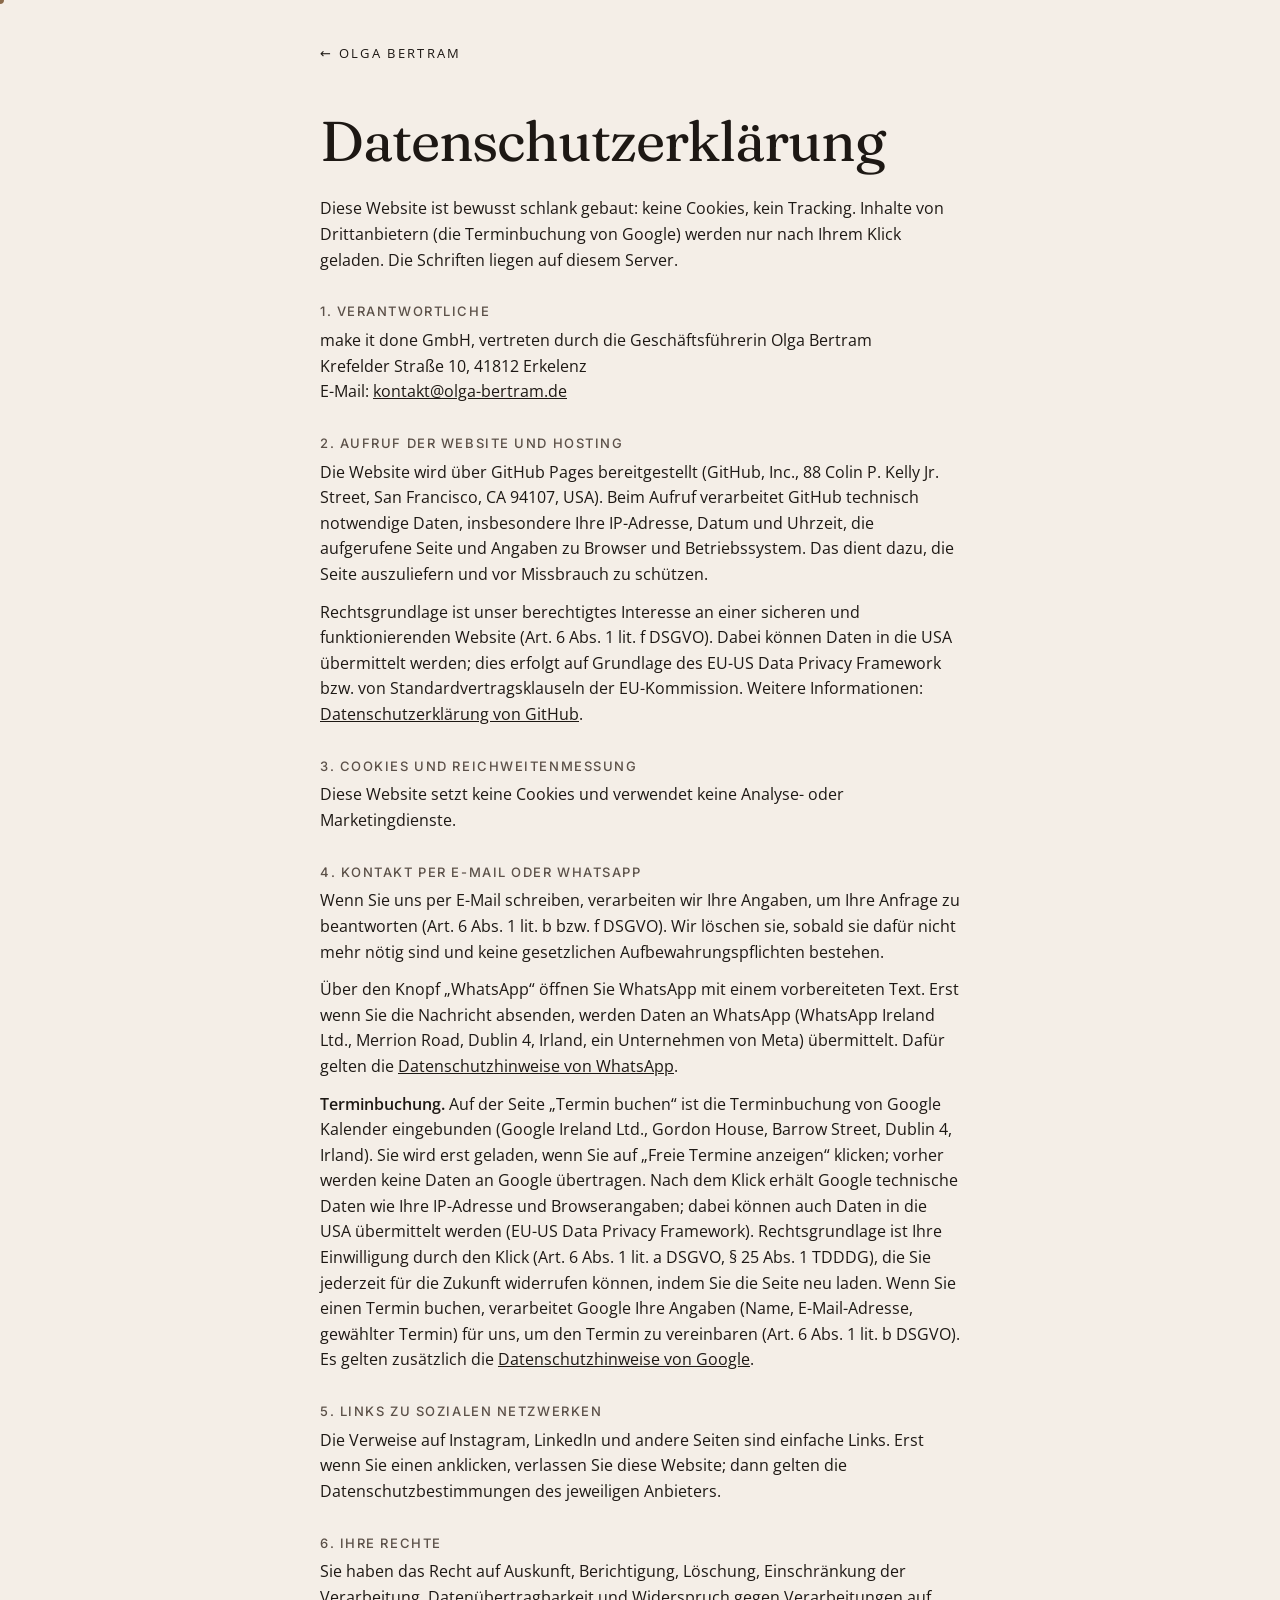
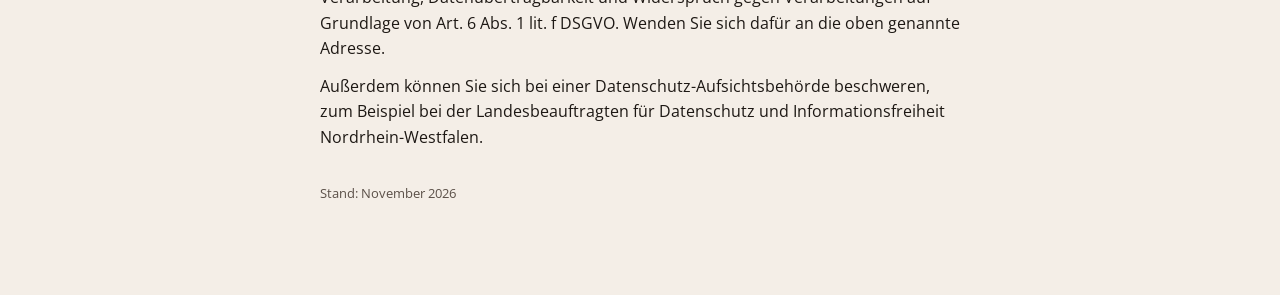
==== commit 691a8aee: "Adresse einheitlich: Krefelder Straße 10 (Impressum, Datenschutz) Co-Authored-By: Claude Opus 5.5 <n" ====
--- a/datenschutz.html
+++ b/datenschutz.html
@@ -18,7 +18,7 @@
   <p>Diese Website ist bewusst schlank gebaut: keine Cookies, kein Tracking. Inhalte von Drittanbietern (die Terminbuchung von Google) werden nur nach Ihrem Klick geladen. Die Schriften liegen auf diesem Server.</p>
 
   <h3>1. Verantwortliche</h3>
-  <p>make it done GmbH, vertreten durch die Geschäftsführerin Olga Bertram<br>Krefelder Str. 10, 41812 Erkelenz<br>E-Mail: <a href="mailto:kontakt@olga-bertram.de">kontakt@olga-bertram.de</a></p>
+  <p>make it done GmbH, vertreten durch die Geschäftsführerin Olga Bertram<br>Krefelder Straße 10, 41812 Erkelenz<br>E-Mail: <a href="mailto:kontakt@olga-bertram.de">kontakt@olga-bertram.de</a></p>
 
   <h3>2. Aufruf der Website und Hosting</h3>
   <p>Die Website wird über GitHub Pages bereitgestellt (GitHub, Inc., 88 Colin P. Kelly Jr. Street, San Francisco, CA 94107, USA). Beim Aufruf verarbeitet GitHub technisch notwendige Daten, insbesondere Ihre IP-Adresse, Datum und Uhrzeit, die aufgerufene Seite und Angaben zu Browser und Betriebssystem. Das dient dazu, die Seite auszuliefern und vor Missbrauch zu schützen.</p>
--- a/style.css
+++ b/style.css
@@ -166,3 +166,75 @@
 .c-hot .c-dot{opacity:0}
 .c-down .c-ring{width:28px;height:28px;margin:-14px 0 0 -14px}
 .c-out .c-dot,.c-out .c-ring{opacity:0}
+
+/* Über mich */
+.mehr{position:relative;display:inline-block;margin-top:14px;font:500 13px Inter,sans-serif;letter-spacing:.14em;text-transform:uppercase;text-decoration:none;color:var(--accent);border-bottom:1px solid rgba(138,106,74,.4);padding-bottom:3px;transition:color .2s,border-color .2s}
+.mehr:hover{color:var(--ink);border-color:var(--ink)}
+.ueber .t-main{display:flex;flex-direction:column;gap:18px}
+.u-block{background:#fff;border-radius:22px;box-shadow:0 18px 50px rgba(29,24,20,.08);padding:26px 30px;transition:transform .3s cubic-bezier(.2,.8,.2,1),box-shadow .3s}
+.u-block:hover{transform:translateY(-3px);box-shadow:0 24px 60px rgba(29,24,20,.12)}
+.u-block h2{font-family:"Fraunces",Georgia,serif;font-weight:400;font-size:26px;line-height:1.15;margin:4px 0 10px}
+.u-block p{font-size:15.5px;line-height:1.65;color:var(--soft)}
+.u-block a{color:var(--ink)}
+.u-block .t-tags{margin:0 0 6px}
+.u-zeit{list-style:none;padding:0;margin:10px 0 0}
+.u-zeit li{display:grid;grid-template-columns:96px 1fr;gap:16px;padding:14px 0;border-top:1px solid rgba(29,24,20,.1)}
+.u-zeit li:first-child{border-top:0;padding-top:4px}
+.u-zeit b{font:500 13px Inter,sans-serif;letter-spacing:.06em;color:var(--accent);padding-top:3px}
+.u-zeit strong{display:block;font-weight:600;font-size:15.5px;margin-bottom:4px}
+.u-zeit span{display:block;font-size:15px;line-height:1.6;color:var(--soft)}
+.u-cta{display:flex;flex-wrap:wrap;gap:12px;margin-top:6px}
+.u-cta a{font-size:15px;font-weight:500;text-decoration:none;padding:13px 22px;border-radius:999px;border:1px solid var(--ink);color:var(--ink);transition:transform .25s,background .25s,color .25s}
+.u-cta a.main{background:var(--ink);color:var(--cream)}
+.u-cta a:hover{transform:translateY(-2px);background:var(--accent);border-color:var(--accent);color:#fff}
+.u-foot{max-width:1180px;margin:0 auto}
+.ueber .t-side{position:sticky;top:32px}
+@media (max-width:860px){.ueber .t-side{position:static}.u-zeit li{grid-template-columns:1fr;gap:4px}.u-block{padding:22px}}
+.ueber{align-items:start}
+.ueber .t-side{align-self:start}
+.u-block .t-tags{justify-content:flex-start;text-align:left}
+.u-foot{padding-inline:clamp(16px,4vw,32px)}
+
+/* Über mich v2 */
+.u2{max-width:1100px;margin:0 auto;padding:40px clamp(16px,4vw,32px) 24px}
+.u2-head{display:grid;grid-template-columns:150px 1fr;gap:clamp(24px,4vw,48px);align-items:center;margin:36px 0 40px}
+.u2-foto{width:150px;height:150px;border-radius:50%;object-fit:cover;object-position:center 18%;box-shadow:0 18px 40px rgba(29,24,20,.12)}
+.u2-head h1{font-family:"Fraunces",Georgia,serif;font-weight:400;font-size:clamp(40px,5vw,60px);line-height:1;margin:0 0 14px}
+.u2-head h1 em{color:var(--accent)}
+.u2-lead{font:300 17px/1.65 "Open Sans",sans-serif;color:var(--soft);max-width:44em;margin:0 0 18px}
+.u2-grid{display:grid;grid-template-columns:1fr 1fr;gap:20px}
+.u2-card{background:#fff;border-radius:22px;box-shadow:0 18px 50px rgba(29,24,20,.08);padding:28px 32px;transition:transform .3s cubic-bezier(.2,.8,.2,1),box-shadow .3s}
+.u2-card:hover{transform:translateY(-3px);box-shadow:0 24px 60px rgba(29,24,20,.12)}
+.u2-card.wide{grid-column:1/-1}
+.u2-card .t-tags{justify-content:flex-start;margin:0 0 8px}
+.u2-card h2{font-family:"Fraunces",Georgia,serif;font-weight:400;font-size:26px;line-height:1.15;margin:4px 0 10px}
+.u2-card h3{font:600 12px Inter,sans-serif;letter-spacing:.14em;text-transform:uppercase;color:var(--accent);margin:16px 0 8px}
+.u2-card p{font-size:15.5px;line-height:1.65;color:var(--soft)}
+.u2-card a{color:var(--ink)}
+.u2-zeit{display:grid;grid-template-columns:repeat(3,1fr);gap:22px;margin-top:10px}
+.u2-step{border-top:2px solid var(--accent);padding-top:14px}
+.u2-step b{display:block;font:500 13px Inter,sans-serif;letter-spacing:.06em;color:var(--accent);margin-bottom:6px}
+.u2-step strong{display:block;font-weight:600;font-size:15.5px;line-height:1.35;margin-bottom:6px}
+.u2-step span{display:block;font-size:14.5px;line-height:1.6;color:var(--soft)}
+.u2-chips{list-style:none;padding:0;margin:14px 0 0;display:flex;flex-wrap:wrap;gap:8px}
+.u2-chips li{font-size:13.5px;padding:6px 12px;border-radius:999px;background:#f4eee7;color:var(--ink)}
+.u2-list{list-style:none;padding:0;margin:0}
+.u2-list li{font-size:15px;line-height:1.5;color:var(--soft);padding:7px 0 7px 18px;position:relative;border-top:1px solid rgba(29,24,20,.08)}
+.u2-list li:first-child{border-top:0}
+.u2-list li::before{content:"";position:absolute;left:0;top:15px;width:6px;height:6px;border-radius:50%;background:var(--accent)}
+.u2-privat{display:grid;grid-template-columns:repeat(3,1fr);gap:22px;margin-top:6px}
+.u2-privat b{display:block;font:600 12px Inter,sans-serif;letter-spacing:.14em;text-transform:uppercase;color:var(--accent);margin-bottom:6px}
+.u2-privat span{font-size:15.5px;line-height:1.6;color:var(--soft)}
+.u2-privat .paw{width:18px;height:18px;fill:var(--accent);vertical-align:-3px}
+.u2 .u-cta{margin-top:28px}
+.u-links{margin-top:4px}
+@media (max-width:860px){.u2-head{grid-template-columns:1fr;text-align:left}.u2-foto{width:110px;height:110px}.u2-grid{grid-template-columns:1fr}.u2-zeit,.u2-privat{grid-template-columns:1fr}.u2-card{padding:22px}}
+.u2 .back{font:500 13px Inter,sans-serif;letter-spacing:.18em;text-transform:uppercase;text-decoration:none;color:var(--ink)}
+.u2 ~ .u-foot{max-width:1100px}
+.u2-grid{align-items:start}
+
+.u2-grid{align-items:stretch}
+.u2-col{display:flex;flex-direction:column;gap:20px}
+.u2-col .privat{flex:1}
+.u2-tall{height:100%}
+.u2-card .paw{width:18px;height:18px;fill:var(--accent);vertical-align:-3px}
